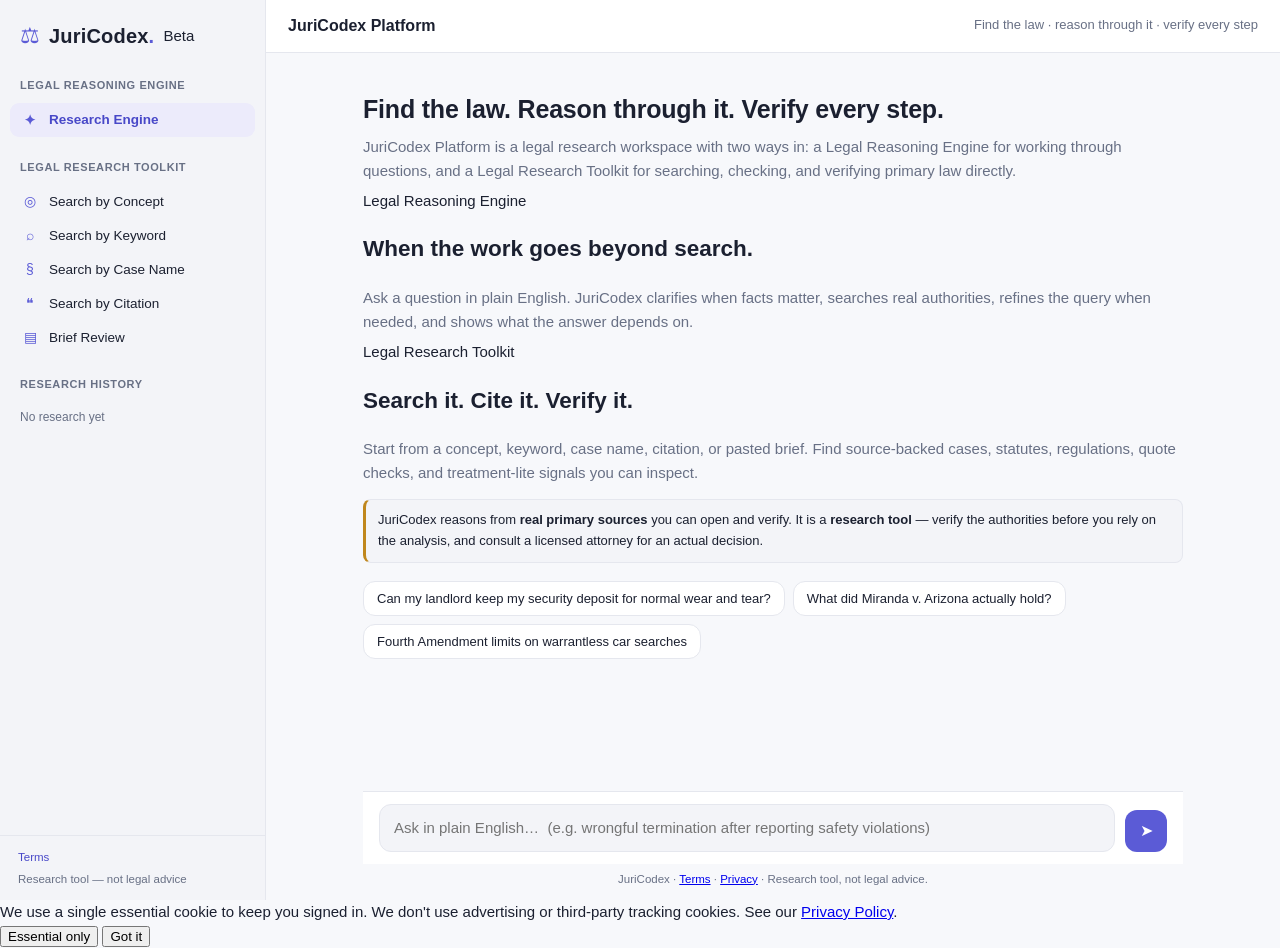
==== web/index.html @ 03e6a00c "ui: remove duplicate pricing modal legal links" ====
<!DOCTYPE html>
<html lang="en">
<head>
  <meta charset="UTF-8" />
  <meta name="viewport" content="width=device-width, initial-scale=1.0" />
  <title>JuriCodex — find the law, reason through it, verify every step</title>
  <meta name="description" content="Ask a legal question in plain English. JuriCodex reasons through it grounded in real US court opinions — with the authorities, citations, and links you can verify yourself." />
  <!-- Backend API base. Empty = same-origin: the backend (juricodex.online)
       serves this frontend and the /api/* routes from the same host, so all
       requests, cookies and the OAuth callback stay first-party. -->
  <meta name="leagle-api-base" content="" />
  <link rel="stylesheet" href="style.css?v=20260611g" />
</head>
<body>
  <div class="app">
    <!-- ── Sidebar ─────────────────────────────────────────────── -->
    <aside class="sidebar" id="sidebar">
      <div class="side-brand">
        <span class="logo">⚖</span><span class="name">JuriCodex<span class="brand-dot">.</span></span><span class="beta-badge">Beta</span>
      </div>

      <nav class="side-nav">
        <div class="nav-group">
          <div class="nav-group-title">Legal Reasoning Engine</div>
          <button class="nav-item active" data-action="new">
            <span class="nav-ico">✦</span><span>Research Engine</span>
          </button>
        </div>

        <div class="nav-group">
          <div class="nav-group-title">Legal Research Toolkit</div>
          <button class="nav-item" data-tool="concept"><span class="nav-ico">◎</span><span>Search by Concept</span></button>
          <button class="nav-item" data-tool="keyword"><span class="nav-ico">⌕</span><span>Search by Keyword</span></button>
          <button class="nav-item" data-tool="case"><span class="nav-ico">§</span><span>Search by Case Name</span></button>
          <button class="nav-item" data-tool="citation"><span class="nav-ico">❝</span><span>Search by Citation</span></button>
          <button class="nav-item" data-tool="brief"><span class="nav-ico">▤</span><span>Brief Review</span></button>
        </div>

        <div class="nav-group history-group">
          <div class="nav-group-title">Research History</div>
          <div class="history" id="history"></div>
        </div>
      </nav>

      <div class="side-account" id="account"><!-- rendered by app.js --></div>

      <div class="side-foot">
        <a href="/terms.html" target="_blank" rel="noopener">Terms</a>
        <span class="muted">Research tool — not legal advice</span>
      </div>
    </aside>

    <!-- ── Main ────────────────────────────────────────────────── -->
    <div class="main">
      <header class="topbar">
        <button class="hamburger" id="hamburger" aria-label="Menu">☰</button>
        <div class="topbar-title">JuriCodex Platform</div>
        <div class="topbar-tag">Find the law · reason through it · verify every step</div>
      </header>

      <main id="chat" class="chat">
        <div class="intro">
          <h1>Find the law. Reason through it. Verify every step.</h1>
          <p>
            JuriCodex Platform is a legal research workspace with two ways in:
            a Legal Reasoning Engine for working through questions, and a Legal Research
            Toolkit for searching, checking, and verifying primary law directly.
          </p>
          <div class="platform-split">
            <div class="platform-card">
              <div class="platform-kicker">Legal Reasoning Engine</div>
              <h2>When the work goes beyond search.</h2>
              <p>Ask a question in plain English. JuriCodex clarifies when facts matter,
                searches real authorities, refines the query when needed, and shows what
                the answer depends on.</p>
            </div>
            <div class="platform-card">
              <div class="platform-kicker">Legal Research Toolkit</div>
              <h2>Search it. Cite it. Verify it.</h2>
              <p>Start from a concept, keyword, case name, citation, or pasted brief.
                Find source-backed cases, statutes, regulations, quote checks, and
                treatment-lite signals you can inspect.</p>
            </div>
          </div>
          <p class="disclaimer">
            JuriCodex reasons from <strong>real primary sources</strong> you can open and
            verify. It is a <strong>research tool</strong> — verify the authorities before
            you rely on the analysis, and consult a licensed attorney for an actual decision.
          </p>
          <div class="examples">
            <button class="ex">Can my landlord keep my security deposit for normal wear and tear?</button>
            <button class="ex">What did Miranda v. Arizona actually hold?</button>
            <button class="ex">Fourth Amendment limits on warrantless car searches</button>
          </div>
        </div>
      </main>

      <form id="composer" class="composer" autocomplete="off">
        <textarea id="input" rows="1" placeholder="Ask in plain English…  (e.g. wrongful termination after reporting safety violations)"></textarea>
        <button id="send" type="submit" aria-label="Send">➤</button>
      </form>
      <div class="foot">JuriCodex · <a href="/terms.html" target="_blank" rel="noopener">Terms</a> · <a href="/privacy.html" target="_blank" rel="noopener">Privacy</a> · Research tool, not legal advice.</div>
    </div>
  </div>

  <!-- Sign-in gate: shown when a signed-out visitor tries to ask a question. -->
  <div class="login-overlay" id="loginModal" aria-hidden="true">
    <div class="login-card" role="dialog" aria-modal="true" aria-label="Sign in to ask">
      <button class="login-close" id="loginClose" aria-label="Close">✕</button>
      <div class="login-logo">⚖</div>
      <h2 class="login-title">Sign in to ask</h2>
      <p class="login-sub">JuriCodex grounds every answer in real court opinions. Sign in to research and keep your work across devices.</p>
      <div class="login-body"><!-- provider buttons injected by app.js --></div>
      <p class="login-fine">Free to use · We never post on your behalf.</p>
    </div>
  </div>

  <!-- Upgrade / pricing dialog: shown on the Upgrade button or a quota 402. -->
  <div class="login-overlay" id="upgradeModal" aria-hidden="true">
    <div class="login-card up-card" role="dialog" aria-modal="true" aria-label="Upgrade JuriCodex">
      <button class="login-close" id="upgradeClose" aria-label="Close">✕</button>
      <h2 class="login-title">Choose a Platform workspace plan</h2>
      <p class="login-sub">Source-backed research, verification, history, and export.</p>
      <div class="up-body"><!-- plan cards injected by app.js --></div>
    </div>
  </div>

  <!-- Cookie consent: shown until the visitor accepts or declines. -->
  <div class="cookie-banner" id="cookieBanner" role="dialog" aria-live="polite" aria-label="Cookie notice">
    <div class="cookie-text">
      We use a single essential cookie to keep you signed in. We don't use
      advertising or third-party tracking cookies. See our
      <a href="/privacy.html" target="_blank" rel="noopener">Privacy Policy</a>.
    </div>
    <div class="cookie-actions">
      <button type="button" class="cookie-decline" id="cookieDecline">Essential only</button>
      <button type="button" class="cookie-accept" id="cookieAccept">Got it</button>
    </div>
  </div>

  <script src="app.js?v=20260611i"></script>
</body>
</html>
---- web/style.css ----
:root {
  --bg: #f7f8fb;
  --sidebar: #f3f4f8;
  --panel: #ffffff;
  --panel-2: #f3f4f8;
  --ink: #1b2030;
  --muted: #687085;
  --accent: #5b5bd6;
  --accent-2: #4848c8;
  --accent-soft: #ecebfb;
  --line: #e5e7ee;
  --good: #1f9d63;
  --good-soft: #e6f5ee;
  --warn: #c0871d;
  --maxw: 820px;
  --sidew: 266px;
}

* { box-sizing: border-box; }

html, body {
  margin: 0;
  height: 100%;
  background: var(--bg);
  color: var(--ink);
  font: 15px/1.6 -apple-system, BlinkMacSystemFont, "Segoe UI", Roboto, "Helvetica Neue", Arial, sans-serif;
}

.app { display: flex; height: 100%; }

/* ── Sidebar ──────────────────────────────────────────────────── */
.sidebar {
  flex: 0 0 var(--sidew);
  width: var(--sidew);
  background: var(--sidebar);
  border-right: 1px solid var(--line);
  display: flex;
  flex-direction: column;
  overflow: hidden;
}
.side-brand {
  display: flex; align-items: center; gap: 9px;
  padding: 18px 20px 16px;
}
.side-brand .logo { font-size: 22px; color: var(--accent); }
.side-brand .name { font-weight: 800; font-size: 20px; letter-spacing: .2px; }
.side-brand .brand-dot { color: var(--accent); }

.side-nav { flex: 1; overflow-y: auto; padding: 4px 10px 10px; }
.nav-group { margin-bottom: 18px; }
.nav-group-title {
  font-size: 11px; font-weight: 700; letter-spacing: .6px;
  text-transform: uppercase; color: var(--muted);
  padding: 4px 10px; margin-bottom: 4px;
}
.nav-item {
  display: flex; align-items: center; gap: 10px; width: 100%;
  background: transparent; border: 1px solid transparent;
  color: var(--ink); text-align: left;
  padding: 8px 10px; border-radius: 9px;
  font-size: 13.5px; cursor: pointer;
}
.nav-item:hover { background: #fff; border-color: var(--line); }
.nav-item.active { background: var(--accent-soft); border-color: transparent; color: var(--accent-2); font-weight: 600; }
.nav-ico { width: 18px; text-align: center; color: var(--accent); font-size: 14px; }

.history { display: flex; flex-direction: column; gap: 2px; }
.hist-item {
  display: block; width: 100%; text-align: left;
  background: transparent; border: none; color: var(--ink);
  padding: 7px 10px; border-radius: 8px; cursor: pointer;
  font-size: 12.5px; line-height: 1.35;
  white-space: nowrap; overflow: hidden; text-overflow: ellipsis;
}
.hist-item:hover { background: #fff; }
.hist-item .ht-type { display: block; font-size: 10.5px; color: var(--muted); text-transform: uppercase; letter-spacing: .4px; }
.history:empty::after { content: "No research yet"; color: var(--muted); font-size: 12px; padding: 6px 10px; display: block; }

.side-foot {
  border-top: 1px solid var(--line);
  padding: 12px 18px;
  display: flex; flex-direction: column; gap: 3px;
  font-size: 11.5px;
}
.side-foot a { color: var(--accent-2); text-decoration: none; }
.side-foot a:hover { text-decoration: underline; }
.side-foot .muted { color: var(--muted); }

/* ── Main column ──────────────────────────────────────────────── */
.main { flex: 1; min-width: 0; display: flex; flex-direction: column; }

.topbar {
  display: flex; align-items: center; gap: 14px;
  padding: 13px 22px;
  border-bottom: 1px solid var(--line);
  background: var(--panel);
  position: sticky; top: 0; z-index: 5;
}
.hamburger { display: none; background: none; border: none; font-size: 20px; cursor: pointer; color: var(--ink); }
.topbar-title { font-weight: 700; font-size: 16px; }
.topbar-tag { color: var(--muted); font-size: 13px; margin-left: auto; }

.chat { flex: 1; overflow-y: auto; padding: 26px 18px 8px; }
.chat > * { max-width: var(--maxw); margin-left: auto; margin-right: auto; }

.intro h1 { font-size: 25px; margin: 10px 0 6px; letter-spacing: -.2px; }
.intro p { color: var(--muted); margin: 6px 0; }
.intro .disclaimer {
  font-size: 13px; color: var(--ink);
  background: var(--panel-2);
  border: 1px solid var(--line);
  border-left: 3px solid var(--warn);
  padding: 10px 12px; border-radius: 8px; margin-top: 14px;
}
.examples { display: flex; flex-wrap: wrap; gap: 8px; margin-top: 18px; }
.ex {
  background: var(--panel); border: 1px solid var(--line); color: var(--ink);
  padding: 9px 13px; border-radius: 12px; font-size: 13px; cursor: pointer; text-align: left;
}
.ex:hover { border-color: var(--accent); background: var(--accent-soft); }

/* ── A research turn ──────────────────────────────────────────── */
.turn { margin: 20px auto; }
.qcard {
  display: flex; align-items: flex-start; gap: 10px;
  background: var(--panel); border: 1px solid var(--line);
  border-radius: 12px; padding: 12px 15px; margin-bottom: 14px;
}
.qcard .ql { font-size: 11px; font-weight: 700; letter-spacing: .5px; text-transform: uppercase; color: var(--accent-2); flex: 0 0 auto; padding-top: 2px; }
.qcard .qt { white-space: pre-wrap; }

/* Stepper */
.stepper { display: flex; align-items: center; gap: 0; margin: 4px 2px 14px; }
.step { display: flex; align-items: center; gap: 8px; color: var(--muted); }
.step .dot {
  width: 22px; height: 22px; border-radius: 50%;
  border: 2px solid var(--line); background: var(--panel);
  display: flex; align-items: center; justify-content: center;
  font-size: 11px; font-weight: 700; color: var(--muted); flex: 0 0 auto;
}
.step .lbl { font-size: 12.5px; font-weight: 600; white-space: nowrap; }
.step-sep { flex: 1; height: 2px; background: var(--line); margin: 0 8px; min-width: 14px; }
.step.active .dot { border-color: var(--accent); color: #fff; background: var(--accent); }
.step.active .lbl { color: var(--accent-2); }
.step.done .dot { border-color: var(--good); background: var(--good); color: #fff; }
.step.done .lbl { color: var(--ink); }
.step.done .dot::after { content: "✓"; }
.step.done .dot .n { display: none; }

.status {
  color: var(--muted); font-size: 13px;
  display: flex; align-items: center; gap: 8px; margin-bottom: 10px;
}
.spinner {
  width: 12px; height: 12px;
  border: 2px solid var(--line); border-top-color: var(--accent);
  border-radius: 50%; animation: spin .7s linear infinite; flex: 0 0 auto;
}
@keyframes spin { to { transform: rotate(360deg); } }

/* Table of Authorities */
.authorities { margin: 4px 0 14px; }
.auth-head {
  display: flex; align-items: baseline; gap: 8px;
  font-size: 12px; font-weight: 700; letter-spacing: .5px;
  text-transform: uppercase; color: var(--muted); margin-bottom: 8px;
}
.auth-head .cnt { color: var(--accent-2); }
.cases { display: flex; flex-direction: column; gap: 10px; }
.case {
  background: var(--panel); border: 1px solid var(--line);
  border-radius: 11px; padding: 12px 14px;
}
.case .row1 { display: flex; align-items: center; gap: 8px; flex-wrap: wrap; }
.case .num {
  flex: 0 0 auto; font-weight: 700; color: var(--accent-2);
  background: var(--accent-soft); border-radius: 6px; padding: 1px 8px; font-size: 12.5px;
}
.case .title { font-weight: 600; }
.case .verified {
  margin-left: auto; flex: 0 0 auto;
  font-size: 11px; font-weight: 700; color: var(--good);
  background: var(--good-soft); border-radius: 20px; padding: 2px 9px;
}
.case .verified::before { content: "✓ "; }
.case .meta { color: var(--muted); font-size: 12.5px; margin: 5px 0 0; }
.case .cites { color: var(--good); font-size: 12px; font-family: ui-monospace, monospace; margin-top: 3px; }
.case .snip { color: var(--muted); font-size: 13px; margin-top: 7px; }
.case a.open { display: inline-block; margin-top: 9px; color: var(--accent-2); text-decoration: none; font-size: 13px; font-weight: 600; }
.case a.open:hover { text-decoration: underline; }

.answer {
  background: var(--panel); border: 1px solid var(--line);
  border-radius: 12px; padding: 15px 17px; white-space: pre-wrap;
}
.answer .cite-ref { color: var(--accent-2); font-weight: 600; cursor: pointer; }
.answer.clarify { border-left: 3px solid var(--accent); background: var(--accent-soft); }
.answer.note { color: var(--muted); font-size: 13px; }

/* Final answer rendered from Markdown (streaming uses plain pre-wrap above). */
.answer.rendered { white-space: normal; }
.answer.rendered > :first-child { margin-top: 0; }
.answer.rendered > :last-child { margin-bottom: 0; }
.answer.rendered p { margin: 0 0 10px; }
.answer.rendered ul, .answer.rendered ol { margin: 0 0 10px; padding-left: 22px; }
.answer.rendered li { margin: 3px 0; }
.answer.rendered h3, .answer.rendered h4 { font-size: 14.5px; font-weight: 700; margin: 13px 0 6px; }
.answer.rendered strong { font-weight: 700; }
.answer.rendered em { font-style: italic; }
.answer.rendered code {
  background: var(--panel-2); border: 1px solid var(--line); border-radius: 4px;
  padding: 0 4px; font-size: 12.5px; font-family: ui-monospace, monospace;
}

/* Copy-answer action */
.answer-actions { display: flex; justify-content: flex-end; margin-top: 8px; }
.copy-btn {
  background: var(--panel); border: 1px solid var(--line); color: var(--muted);
  border-radius: 8px; padding: 5px 12px; font-size: 12px; cursor: pointer;
}
.copy-btn:hover { border-color: var(--accent); color: var(--accent-2); }
.copy-btn.copied { color: var(--good); border-color: var(--good); }

/* ── Composer ─────────────────────────────────────────────────── */
.composer {
  display: flex; gap: 10px; align-items: flex-end;
  padding: 12px 16px; border-top: 1px solid var(--line);
  background: var(--panel); max-width: var(--maxw); margin: 0 auto; width: 100%;
}
#input {
  flex: 1; resize: none;
  background: var(--panel-2); border: 1px solid var(--line); color: var(--ink);
  border-radius: 12px; padding: 11px 14px; font: inherit; max-height: 160px;
}
#input:focus { outline: none; border-color: var(--accent); background: #fff; }
#send {
  flex: 0 0 auto; width: 42px; height: 42px; border: none; border-radius: 12px;
  background: var(--accent); color: #fff; font-size: 16px; cursor: pointer;
}
#send:hover { background: var(--accent-2); }
#send:disabled { opacity: .5; cursor: default; }

/* Cytator (treatment) badge — good-law signal on a case card. */
.treatment { margin-top: 6px; }
.cytator {
  display: inline-block; font-size: 11.5px; font-weight: 600;
  padding: 2px 9px; border-radius: 20px; cursor: help;
  border: 1px solid var(--line);
}
.cyt-landmark { color: #0f7a3d; background: #e6f5ee; border-color: #bce4cf; }
.cyt-frequently-cited { color: var(--accent-2); background: var(--accent-soft); border-color: transparent; }
.cyt-cited { color: #5b6675; background: var(--panel-2); }
.cyt-rarely-cited { color: #8a93a3; background: var(--panel-2); }

/* Federal regulation (CFR) cards — reuse case styling, distinct accent. */
.statutes { margin: 4px 0 14px; }
.statlist { display: flex; flex-direction: column; gap: 10px; }
.statute {
  background: var(--panel); border: 1px solid var(--line);
  border-left: 3px solid var(--accent); border-radius: 11px; padding: 12px 14px;
}
.statute .row1 { display: flex; align-items: center; gap: 8px; flex-wrap: wrap; }
.statute .rnum {
  flex: 0 0 auto; font-weight: 700; color: var(--accent-2);
  background: var(--accent-soft); border-radius: 6px; padding: 1px 8px; font-size: 12.5px;
}
.statute .title { font-weight: 600; font-family: ui-monospace, monospace; font-size: 13.5px; }
.statute .meta { color: var(--muted); font-size: 12.5px; margin: 5px 0 0; }
.statute .snip { color: var(--muted); font-size: 13px; margin-top: 7px; }
.statute a.open { display: inline-block; margin-top: 9px; color: var(--accent-2); text-decoration: none; font-size: 13px; font-weight: 600; }
.statute a.open:hover { text-decoration: underline; }

.foot { text-align: center; color: var(--muted); font-size: 11.5px; padding: 6px 0 12px; }

/* ── Quote verification (per case) + Export ───────────────────── */
.answer-actions { display: flex; gap: 8px; }
.export-btn {
  background: var(--panel); border: 1px solid var(--line); color: var(--ink);
  padding: 5px 11px; border-radius: 8px; font-size: 12.5px; font-weight: 600; cursor: pointer;
}
.export-btn:hover { border-color: var(--accent); color: var(--accent-2); }
.verify { margin-top: 9px; }
.verify-toggle {
  background: none; border: none; color: var(--accent-2); cursor: pointer;
  font-size: 12.5px; font-weight: 600; padding: 0;
}
.verify-toggle:hover { text-decoration: underline; }
.verify-box { margin-top: 8px; display: flex; flex-direction: column; gap: 6px; }
.verify-q {
  width: 100%; resize: vertical; border: 1px solid var(--line); border-radius: 8px;
  padding: 7px 9px; font: inherit; font-size: 13px; background: var(--panel); color: var(--ink);
}
.verify-run {
  align-self: flex-start; background: var(--accent); border: 1px solid var(--accent);
  color: #fff; padding: 5px 13px; border-radius: 8px; font-size: 12.5px; font-weight: 600; cursor: pointer;
}
.verify-run:hover { background: var(--accent-2); }
.verify-run:disabled { opacity: .6; cursor: default; }
.verify-result { font-size: 12.5px; line-height: 1.5; }
.verify-result.vr-ok { color: var(--good); }
.verify-result.vr-miss { color: #c0392b; }
.verify-result.vr-warn { color: var(--warn); }
.vr-ctx {
  margin-top: 5px; padding: 7px 9px; background: var(--good-soft); border-radius: 7px;
  color: var(--ink); font-size: 12.5px; font-style: italic;
}

/* ── Account block (sidebar) ──────────────────────────────────── */
.side-account { padding: 8px 12px; border-top: 1px solid var(--line); }
.side-account:empty { display: none; }
.acc-signin-wrap { display: flex; flex-direction: column; gap: 7px; }
.acc-hint { font-size: 11.5px; color: var(--muted); line-height: 1.4; margin-bottom: 2px; }
.acc-signin {
  display: flex; align-items: center; gap: 8px; width: 100%;
  background: var(--panel); border: 1px solid var(--line); color: var(--ink);
  padding: 8px 11px; border-radius: 9px; font-size: 13px; font-weight: 600; cursor: pointer;
}
.acc-signin:hover { border-color: var(--accent); background: var(--accent-soft); color: var(--accent-2); }
.acc-ico { font-size: 14px; }

/* ── Sign-in gate modal ─────────────────────────────── */
.login-overlay {
  position: fixed; inset: 0; z-index: 50;
  display: none; align-items: center; justify-content: center;
  background: rgba(20, 22, 34, 0.45); backdrop-filter: blur(3px);
  padding: 20px;
}
.login-overlay.open { display: flex; }
.login-card {
  position: relative; width: 100%; max-width: 380px;
  background: var(--panel); border: 1px solid var(--line); border-radius: 16px;
  padding: 30px 26px 22px; text-align: center;
  box-shadow: 0 18px 50px rgba(20, 22, 34, 0.25);
}
.login-close {
  position: absolute; top: 12px; right: 12px;
  width: 30px; height: 30px; border: none; border-radius: 8px;
  background: transparent; color: var(--muted); font-size: 15px; cursor: pointer;
}
.login-close:hover { background: var(--panel-2); color: var(--ink); }
.login-logo {
  width: 46px; height: 46px; margin: 0 auto 12px;
  display: flex; align-items: center; justify-content: center;
  font-size: 24px; border-radius: 12px;
  background: var(--accent-soft); color: var(--accent-2);
}
.login-title { margin: 0 0 6px; font-size: 19px; font-weight: 700; color: var(--ink); }
.login-sub { margin: 0 0 18px; font-size: 13px; line-height: 1.5; color: var(--muted); }
.login-body { display: flex; flex-direction: column; gap: 9px; }
.login-provider {
  display: flex; align-items: center; justify-content: center; gap: 9px; width: 100%;
  background: var(--accent); border: 1px solid var(--accent); color: #fff;
  padding: 11px 14px; border-radius: 10px; font-size: 14px; font-weight: 600; cursor: pointer;
}
.login-provider:hover { background: var(--accent-2); border-color: var(--accent-2); }
.login-hint { font-size: 13px; color: var(--muted); padding: 8px 0; }
.login-fine { margin: 16px 0 0; font-size: 11px; color: var(--muted); }

/* Account upgrade button + upgrade modal */
.acc-upgrade {
  margin-top: 8px; width: 100%;
  background: var(--accent); border: 1px solid var(--accent); color: #fff;
  padding: 8px 11px; border-radius: 9px; font-size: 12.5px; font-weight: 700; cursor: pointer;
}
.acc-upgrade:hover { background: var(--accent-2); }
.up-card { max-width: 420px; }
.up-body { display: flex; flex-direction: column; gap: 10px; text-align: left; }
.up-quota { margin: 0 0 4px; font-size: 12.5px; color: var(--warn); text-align: center; }
.up-plan {
  display: grid; grid-template-columns: auto auto; gap: 2px 10px; width: 100%;
  background: var(--panel); border: 1px solid var(--line); border-radius: 11px;
  padding: 12px 14px; cursor: pointer; text-align: left;
}
.up-plan:hover { border-color: var(--accent); background: var(--accent-soft); }
.up-plan-name { font-size: 14px; font-weight: 700; color: var(--ink); }
.up-plan-price { font-size: 14px; font-weight: 700; color: var(--accent-2); text-align: right; }
.up-plan-pitch { grid-column: 1 / -1; font-size: 12px; color: var(--muted); line-height: 1.4; }
.acc-user { display: flex; align-items: center; gap: 9px; }
.acc-avatar {
  width: 30px; height: 30px; border-radius: 50%; flex: 0 0 auto;
  object-fit: cover; background: var(--accent-soft);
}
.acc-initial {
  display: flex; align-items: center; justify-content: center;
  color: var(--accent-2); font-weight: 700; font-size: 14px;
}
.acc-meta { flex: 1; min-width: 0; }
.acc-name { font-size: 13px; font-weight: 600; white-space: nowrap; overflow: hidden; text-overflow: ellipsis; }
.acc-plan { font-size: 11px; color: var(--muted); text-transform: capitalize; }
.acc-logout {
  flex: 0 0 auto; background: transparent; border: 1px solid var(--line);
  color: var(--muted); border-radius: 8px; width: 28px; height: 28px;
  font-size: 14px; cursor: pointer;
}
.acc-logout:hover { border-color: var(--warn); color: var(--warn); }

/* ── Responsive: off-canvas sidebar ───────────────────────────── */
@media (max-width: 860px) {
  .sidebar {
    position: fixed; top: 0; left: 0; bottom: 0; z-index: 30;
    transform: translateX(-100%); transition: transform .22s ease;
    box-shadow: 0 0 40px rgba(0,0,0,.18);
  }
  .app.nav-open .sidebar { transform: translateX(0); }
  .hamburger { display: block; }
  .app.nav-open::after {
    content: ""; position: fixed; inset: 0; background: rgba(0,0,0,.35); z-index: 20;
  }
}
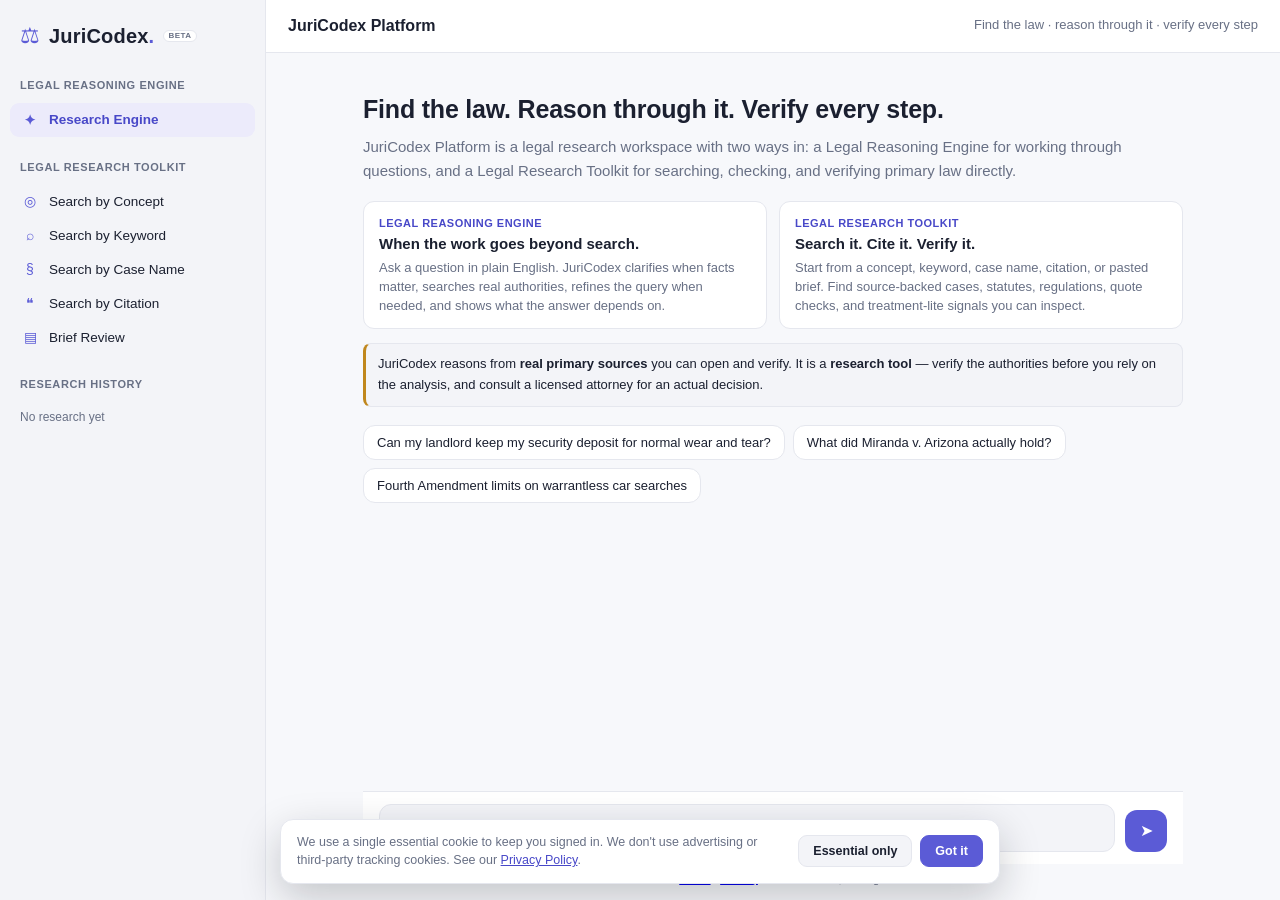
==== commit 821a611f: "ui: remove sidebar legal footer" ====
--- a/web/index.html
+++ b/web/index.html
@@ -9,7 +9,7 @@
        serves this frontend and the /api/* routes from the same host, so all
        requests, cookies and the OAuth callback stay first-party. -->
   <meta name="leagle-api-base" content="" />
-  <link rel="stylesheet" href="style.css?v=20260611g" />
+  <link rel="stylesheet" href="style.css?v=20260611h" />
 </head>
 <body>
   <div class="app">
@@ -44,10 +44,6 @@
 
       <div class="side-account" id="account"><!-- rendered by app.js --></div>
 
-      <div class="side-foot">
-        <a href="/terms.html" target="_blank" rel="noopener">Terms</a>
-        <span class="muted">Research tool — not legal advice</span>
-      </div>
     </aside>
 
     <!-- ── Main ────────────────────────────────────────────────── -->
--- a/web/style.css
+++ b/web/style.css
@@ -45,6 +45,12 @@
 .side-brand .logo { font-size: 22px; color: var(--accent); }
 .side-brand .name { font-weight: 800; font-size: 20px; letter-spacing: .2px; }
 .side-brand .brand-dot { color: var(--accent); }
+.beta-badge {
+  display: inline-flex; align-items: center; justify-content: center;
+  padding: 1px 4px; border: 1px solid var(--line); border-radius: 6px;
+  background: var(--panel); color: var(--muted);
+  font-size: 8px; font-weight: 700; line-height: 1; letter-spacing: .5px; text-transform: uppercase;
+}
 
 .side-nav { flex: 1; overflow-y: auto; padding: 4px 10px 10px; }
 .nav-group { margin-bottom: 18px; }
@@ -76,16 +82,6 @@
 .hist-item .ht-type { display: block; font-size: 10.5px; color: var(--muted); text-transform: uppercase; letter-spacing: .4px; }
 .history:empty::after { content: "No research yet"; color: var(--muted); font-size: 12px; padding: 6px 10px; display: block; }
 
-.side-foot {
-  border-top: 1px solid var(--line);
-  padding: 12px 18px;
-  display: flex; flex-direction: column; gap: 3px;
-  font-size: 11.5px;
-}
-.side-foot a { color: var(--accent-2); text-decoration: none; }
-.side-foot a:hover { text-decoration: underline; }
-.side-foot .muted { color: var(--muted); }
-
 /* ── Main column ──────────────────────────────────────────────── */
 .main { flex: 1; min-width: 0; display: flex; flex-direction: column; }
 
@@ -105,6 +101,17 @@
 
 .intro h1 { font-size: 25px; margin: 10px 0 6px; letter-spacing: -.2px; }
 .intro p { color: var(--muted); margin: 6px 0; }
+.platform-split { display: grid; grid-template-columns: repeat(2, minmax(0, 1fr)); gap: 12px; margin: 18px 0 4px; }
+.platform-card {
+  background: var(--panel); border: 1px solid var(--line); border-radius: 11px;
+  padding: 13px 15px;
+}
+.platform-card h2 { margin: 3px 0 5px; font-size: 15px; line-height: 1.25; }
+.platform-card p { margin: 0; font-size: 13px; line-height: 1.45; }
+.platform-kicker {
+  color: var(--accent-2); font-size: 11px; font-weight: 800;
+  letter-spacing: .5px; text-transform: uppercase;
+}
 .intro .disclaimer {
   font-size: 13px; color: var(--ink);
   background: var(--panel-2);
@@ -188,6 +195,30 @@
 .case .snip { color: var(--muted); font-size: 13px; margin-top: 7px; }
 .case a.open { display: inline-block; margin-top: 9px; color: var(--accent-2); text-decoration: none; font-size: 13px; font-weight: 600; }
 .case a.open:hover { text-decoration: underline; }
+.details-toggle {
+  display: inline-block; margin: 9px 0 0 10px; background: transparent;
+  border: 1px solid var(--line); color: var(--ink); border-radius: 8px;
+  padding: 4px 10px; font-size: 12.5px; font-weight: 600; cursor: pointer;
+}
+.details-toggle:hover { border-color: var(--accent); color: var(--accent-2); background: var(--accent-soft); }
+.case-details {
+  margin-top: 9px; padding: 10px 11px; border: 1px solid var(--line);
+  border-radius: 9px; background: var(--panel-2); font-size: 12.5px; color: var(--ink);
+}
+.case-details.loading, .case-details.vr-warn { color: var(--muted); }
+.detail-grid { display: grid; grid-template-columns: repeat(2, minmax(0, 1fr)); gap: 7px 12px; }
+.detail-grid div { display: flex; flex-direction: column; gap: 1px; min-width: 0; }
+.detail-grid b, .detail-cites b, .opinion-inventory b { font-size: 10.5px; color: var(--muted); text-transform: uppercase; letter-spacing: .4px; }
+.detail-grid span { overflow-wrap: anywhere; }
+.detail-cites { margin-top: 8px; color: var(--good); font-family: ui-monospace, monospace; }
+.opinion-inventory { margin-top: 9px; }
+.opinion-inventory ul { margin: 5px 0 0; padding-left: 18px; }
+.opinion-inventory li { margin: 3px 0; }
+.opinion-inventory a { margin-left: 7px; color: var(--accent-2); text-decoration: none; font-weight: 600; }
+.opinion-inventory a:hover { text-decoration: underline; }
+.op-type, .op-author, .op-text { margin-right: 6px; }
+.op-text { color: var(--good); font-weight: 700; font-size: 11px; }
+.detail-empty { color: var(--muted); }
 
 .answer {
   background: var(--panel); border: 1px solid var(--line);
@@ -270,6 +301,22 @@
 .statute a.open { display: inline-block; margin-top: 9px; color: var(--accent-2); text-decoration: none; font-size: 13px; font-weight: 600; }
 .statute a.open:hover { text-decoration: underline; }
 
+/* Brief Review */
+.brief-review { margin: 4px 0 14px; }
+.brief-table-wrap { overflow-x: auto; border: 1px solid var(--line); border-radius: 11px; background: var(--panel); }
+.brief-table { width: 100%; border-collapse: collapse; font-size: 12.5px; min-width: 720px; }
+.brief-table th, .brief-table td { text-align: left; vertical-align: top; padding: 9px 10px; border-bottom: 1px solid var(--line); }
+.brief-table th { color: var(--muted); font-size: 10.5px; text-transform: uppercase; letter-spacing: .5px; background: var(--panel-2); }
+.brief-table tr:last-child td { border-bottom: none; }
+.br-num { color: var(--accent-2); font-weight: 800; }
+.br-ref, .br-case { font-weight: 700; color: var(--ink); }
+.br-kind, .br-meta { color: var(--muted); font-size: 11.5px; }
+.br-cites { color: var(--good); font-size: 11.5px; font-family: ui-monospace, monospace; margin-top: 2px; }
+.br-miss { color: var(--warn); font-weight: 700; }
+.br-ok { color: var(--good); font-weight: 700; }
+.br-warn { color: var(--warn); font-weight: 700; }
+.br-quote { margin-top: 4px; color: var(--muted); font-weight: 400; line-height: 1.35; }
+
 .foot { text-align: center; color: var(--muted); font-size: 11.5px; padding: 6px 0 12px; }
 
 /* ── Quote verification (per case) + Export ───────────────────── */
@@ -355,6 +402,8 @@
 .login-provider:hover { background: var(--accent-2); border-color: var(--accent-2); }
 .login-hint { font-size: 13px; color: var(--muted); padding: 8px 0; }
 .login-fine { margin: 16px 0 0; font-size: 11px; color: var(--muted); }
+.login-fine a { color: var(--accent-2); text-decoration: none; }
+.login-fine a:hover { text-decoration: underline; }
 
 /* Account upgrade button + upgrade modal */
 .acc-upgrade {
@@ -363,18 +412,52 @@
   padding: 8px 11px; border-radius: 9px; font-size: 12.5px; font-weight: 700; cursor: pointer;
 }
 .acc-upgrade:hover { background: var(--accent-2); }
-.up-card { max-width: 420px; }
+.acc-manage {
+  margin-top: 8px; width: 100%;
+  background: var(--panel); border: 1px solid var(--line); color: var(--ink);
+  padding: 8px 11px; border-radius: 9px; font-size: 12.5px; font-weight: 700; cursor: pointer;
+}
+.acc-manage:hover { border-color: var(--accent); color: var(--accent-2); background: var(--accent-soft); }
+.acc-email-warn {
+  margin-top: 8px; padding: 7px 9px; border: 1px solid var(--warn); border-radius: 9px;
+  color: var(--warn); background: var(--warn-soft, #fff6e6); font-size: 11.5px; line-height: 1.35;
+}
+.up-card { max-width: 430px; padding: 26px 26px 22px; }
 .up-body { display: flex; flex-direction: column; gap: 10px; text-align: left; }
 .up-quota { margin: 0 0 4px; font-size: 12.5px; color: var(--warn); text-align: center; }
+.billing-cycle {
+  display: grid; grid-template-columns: 1fr 1fr; gap: 4px;
+  background: var(--panel-2); border: 1px solid var(--line); border-radius: 10px;
+  padding: 4px; margin: 0 0 2px;
+}
+.cycle-btn {
+  border: 0; background: transparent; color: var(--muted); border-radius: 7px;
+  padding: 7px 10px; font-size: 12.5px; font-weight: 700; cursor: pointer;
+  display: inline-flex; align-items: center; justify-content: center; gap: 7px;
+}
+.cycle-btn.active { background: var(--panel); color: var(--ink); box-shadow: 0 1px 4px rgba(20,22,34,.08); }
+.cycle-save {
+  color: var(--good); background: var(--good-soft); border: 1px solid #bce4cf;
+  border-radius: 999px; padding: 1px 8px; font-size: 10px; line-height: 1.35;
+  white-space: nowrap; font-weight: 800;
+}
 .up-plan {
-  display: grid; grid-template-columns: auto auto; gap: 2px 10px; width: 100%;
+  display: grid; grid-template-columns: 1fr auto; gap: 2px 12px; width: 100%;
   background: var(--panel); border: 1px solid var(--line); border-radius: 11px;
-  padding: 12px 14px; cursor: pointer; text-align: left;
+  padding: 13px 14px; cursor: pointer; text-align: left;
 }
 .up-plan:hover { border-color: var(--accent); background: var(--accent-soft); }
+.up-featured { border-color: rgba(91,91,214,.35); box-shadow: inset 3px 0 0 var(--accent); }
 .up-plan-name { font-size: 14px; font-weight: 700; color: var(--ink); }
 .up-plan-price { font-size: 14px; font-weight: 700; color: var(--accent-2); text-align: right; }
-.up-plan-pitch { grid-column: 1 / -1; font-size: 12px; color: var(--muted); line-height: 1.4; }
+.up-plan-cycle { grid-column: 1 / -1; font-size: 10.5px; color: var(--muted); text-transform: uppercase; letter-spacing: .5px; font-weight: 700; }
+.up-plan-pitch { grid-column: 1 / -1; font-size: 12px; color: var(--muted); line-height: 1.38; }
+.up-note {
+  margin-top: 2px; padding: 9px 10px; border-radius: 9px;
+  color: var(--muted); font-size: 11.5px; line-height: 1.45; text-align: center;
+}
+.up-note a { color: var(--accent-2); font-weight: 700; text-decoration: none; }
+.up-note a:hover { text-decoration: underline; }
 .acc-user { display: flex; align-items: center; gap: 9px; }
 .acc-avatar {
   width: 30px; height: 30px; border-radius: 50%; flex: 0 0 auto;
@@ -389,8 +472,8 @@
 .acc-plan { font-size: 11px; color: var(--muted); text-transform: capitalize; }
 .acc-logout {
   flex: 0 0 auto; background: transparent; border: 1px solid var(--line);
-  color: var(--muted); border-radius: 8px; width: 28px; height: 28px;
-  font-size: 14px; cursor: pointer;
+  color: var(--muted); border-radius: 8px; padding: 5px 8px;
+  font-size: 11.5px; font-weight: 700; cursor: pointer;
 }
 .acc-logout:hover { border-color: var(--warn); color: var(--warn); }
 
@@ -407,3 +490,57 @@
     content: ""; position: fixed; inset: 0; background: rgba(0,0,0,.35); z-index: 20;
   }
 }
+
+/* Tablet / small-phone refinement: tighten the chat column so cards, the
+   composer and the legal pages don't crowd the edges or overflow. */
+@media (max-width: 600px) {
+  .chat, .composer-wrap, .intro { padding-left: 12px; padding-right: 12px; }
+  .platform-split { grid-template-columns: 1fr; }
+  .case, .statute { padding: 11px 12px; }
+  .detail-grid { grid-template-columns: 1fr; }
+  .toast { max-width: calc(100vw - 24px); }
+  .cookie-banner { left: 10px; right: 10px; bottom: 10px; flex-direction: column; align-items: stretch; }
+  .cookie-banner .cookie-actions { justify-content: stretch; }
+  .cookie-banner .cookie-actions button { flex: 1; }
+}
+
+/* ── Transient toast ──────────────────────────────────────────── */
+.toast-host {
+  position: fixed; top: 14px; left: 50%; transform: translateX(-50%);
+  z-index: 60; display: flex; flex-direction: column; gap: 8px; align-items: center;
+  pointer-events: none;
+}
+.toast {
+  max-width: 360px; background: var(--ink); color: #fff;
+  padding: 10px 15px; border-radius: 10px; font-size: 13px; line-height: 1.4;
+  box-shadow: 0 10px 30px rgba(20,22,34,.28);
+  opacity: 0; transform: translateY(-6px); transition: opacity .25s ease, transform .25s ease;
+}
+.toast.show { opacity: 1; transform: translateY(0); }
+
+/* ── Non-fatal answer warning (e.g. citation-integrity check) ──── */
+.answer-warn {
+  margin: 4px 0 8px; padding: 8px 11px;
+  background: var(--warn-soft, #fff6e6); border: 1px solid var(--warn, #b9770e);
+  border-radius: 9px; color: var(--warn, #8a5a06); font-size: 12.5px; line-height: 1.45;
+}
+
+/* ── Cookie consent banner ────────────────────────────────────── */
+.cookie-banner {
+  position: fixed; left: 16px; right: 16px; bottom: 16px; z-index: 55;
+  display: none; align-items: center; gap: 14px; flex-wrap: wrap;
+  max-width: 720px; margin: 0 auto;
+  background: var(--panel); border: 1px solid var(--line); border-radius: 13px;
+  padding: 13px 16px; box-shadow: 0 14px 40px rgba(20,22,34,.22);
+}
+.cookie-banner.open { display: flex; }
+.cookie-text { flex: 1; min-width: 220px; font-size: 12.5px; line-height: 1.5; color: var(--muted); }
+.cookie-text a { color: var(--accent-2); }
+.cookie-actions { display: flex; gap: 8px; }
+.cookie-actions button {
+  border-radius: 9px; padding: 8px 14px; font-size: 12.5px; font-weight: 600; cursor: pointer;
+  border: 1px solid var(--line); background: var(--panel-2); color: var(--ink);
+}
+.cookie-actions .cookie-accept { background: var(--accent); border-color: var(--accent); color: #fff; }
+.cookie-actions .cookie-accept:hover { background: var(--accent-2); border-color: var(--accent-2); }
+.cookie-actions .cookie-decline:hover { border-color: var(--muted); }
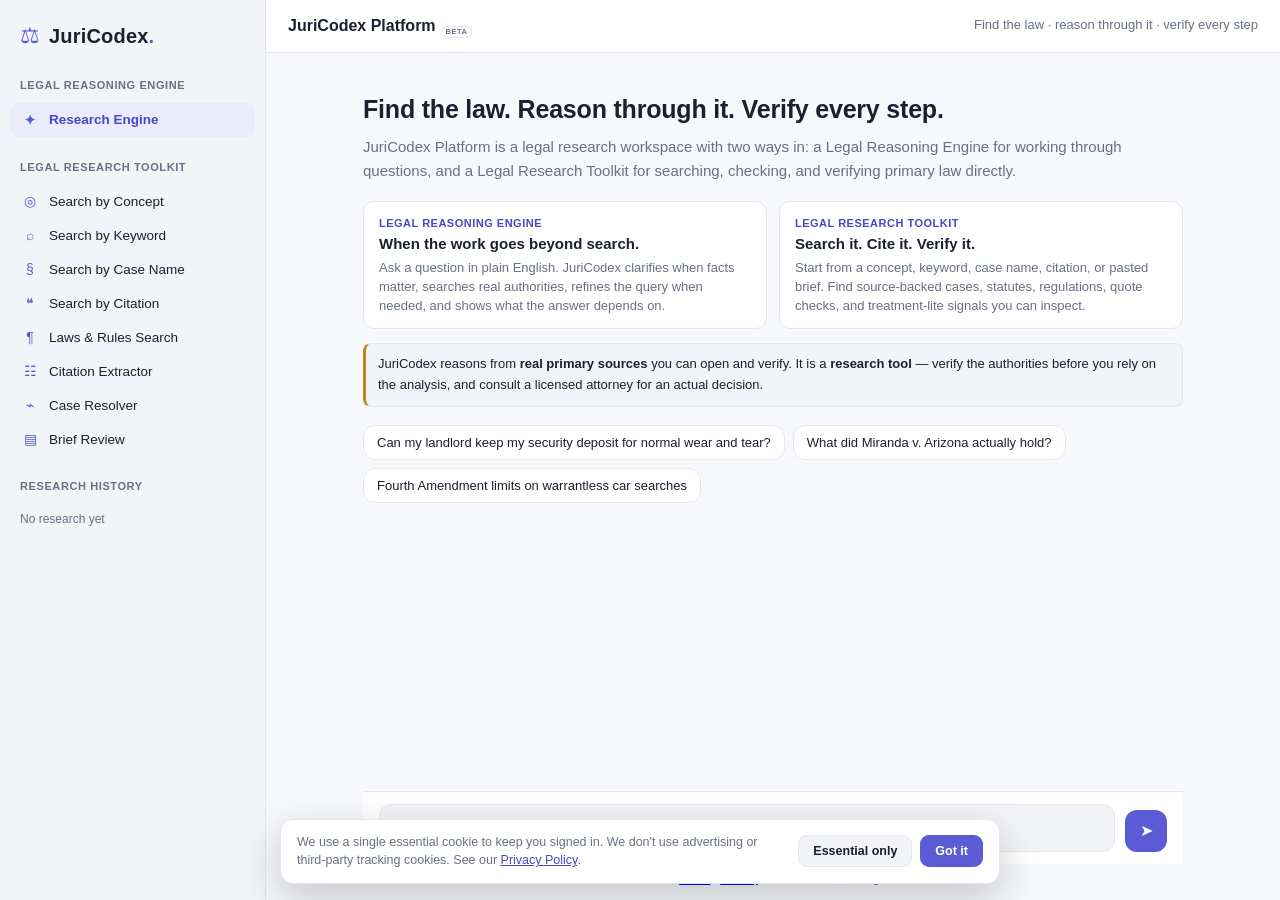
==== commit 05e5487d: "feat: expand review toolkit and deep research workflow" ====
--- a/web/index.html
+++ b/web/index.html
@@ -9,14 +9,14 @@
        serves this frontend and the /api/* routes from the same host, so all
        requests, cookies and the OAuth callback stay first-party. -->
   <meta name="leagle-api-base" content="" />
-  <link rel="stylesheet" href="style.css?v=20260611h" />
+  <link rel="stylesheet" href="style.css?v=20260611k" />
 </head>
 <body>
   <div class="app">
     <!-- ── Sidebar ─────────────────────────────────────────────── -->
     <aside class="sidebar" id="sidebar">
       <div class="side-brand">
-        <span class="logo">⚖</span><span class="name">JuriCodex<span class="brand-dot">.</span></span><span class="beta-badge">Beta</span>
+        <span class="logo">⚖</span><span class="name">JuriCodex<span class="brand-dot">.</span></span>
       </div>
 
       <nav class="side-nav">
@@ -33,6 +33,9 @@
           <button class="nav-item" data-tool="keyword"><span class="nav-ico">⌕</span><span>Search by Keyword</span></button>
           <button class="nav-item" data-tool="case"><span class="nav-ico">§</span><span>Search by Case Name</span></button>
           <button class="nav-item" data-tool="citation"><span class="nav-ico">❝</span><span>Search by Citation</span></button>
+          <button class="nav-item" data-tool="laws"><span class="nav-ico">¶</span><span>Laws &amp; Rules Search</span></button>
+          <button class="nav-item" data-tool="extractor"><span class="nav-ico">☷</span><span>Citation Extractor</span></button>
+          <button class="nav-item" data-tool="resolver"><span class="nav-ico">⌁</span><span>Case Resolver</span></button>
           <button class="nav-item" data-tool="brief"><span class="nav-ico">▤</span><span>Brief Review</span></button>
         </div>
 
@@ -50,7 +53,7 @@
     <div class="main">
       <header class="topbar">
         <button class="hamburger" id="hamburger" aria-label="Menu">☰</button>
-        <div class="topbar-title">JuriCodex Platform</div>
+        <div class="topbar-title">JuriCodex Platform<span class="beta-badge">Beta</span></div>
         <div class="topbar-tag">Find the law · reason through it · verify every step</div>
       </header>
 
@@ -134,6 +137,6 @@
     </div>
   </div>
 
-  <script src="app.js?v=20260611i"></script>
+  <script src="app.js?v=20260611k"></script>
 </body>
 </html>
--- a/web/style.css
+++ b/web/style.css
@@ -46,10 +46,11 @@
 .side-brand .name { font-weight: 800; font-size: 20px; letter-spacing: .2px; }
 .side-brand .brand-dot { color: var(--accent); }
 .beta-badge {
+  position: relative; top: 3px; margin-left: 5px;
   display: inline-flex; align-items: center; justify-content: center;
-  padding: 1px 4px; border: 1px solid var(--line); border-radius: 6px;
+  padding: 1px 4px; border: 1px solid var(--line); border-radius: 999px;
   background: var(--panel); color: var(--muted);
-  font-size: 8px; font-weight: 700; line-height: 1; letter-spacing: .5px; text-transform: uppercase;
+  font-size: 7.5px; font-weight: 700; line-height: 1.05; letter-spacing: .45px; text-transform: uppercase;
 }
 
 .side-nav { flex: 1; overflow-y: auto; padding: 4px 10px 10px; }
@@ -93,7 +94,7 @@
   position: sticky; top: 0; z-index: 5;
 }
 .hamburger { display: none; background: none; border: none; font-size: 20px; cursor: pointer; color: var(--ink); }
-.topbar-title { font-weight: 700; font-size: 16px; }
+.topbar-title { display: inline-flex; align-items: baseline; font-weight: 700; font-size: 16px; }
 .topbar-tag { color: var(--muted); font-size: 13px; margin-left: auto; }
 
 .chat { flex: 1; overflow-y: auto; padding: 26px 18px 8px; }
@@ -212,6 +213,28 @@
 .detail-grid span { overflow-wrap: anywhere; }
 .detail-cites { margin-top: 8px; color: var(--good); font-family: ui-monospace, monospace; }
 .opinion-inventory { margin-top: 9px; }
+.source-availability { display: flex; flex-wrap: wrap; gap: 5px; margin-bottom: 9px; }
+.avail {
+  display: inline-flex; align-items: center; border: 1px solid var(--line);
+  border-radius: 999px; padding: 2px 7px; font-size: 10.5px; font-weight: 700;
+  color: var(--muted); background: var(--panel);
+}
+.avail.yes { color: var(--good); background: var(--good-soft); border-color: #bce4cf; }
+.avail.no, .avail.warn { color: var(--warn); background: #fff6e6; border-color: #f1d5a4; }
+.focused-passages, .citing-cases { margin-top: 9px; }
+.focused-passages blockquote {
+  margin: 6px 0 0; padding: 7px 9px; border-left: 3px solid var(--accent);
+  background: var(--panel); border-radius: 7px; color: var(--ink); line-height: 1.45;
+}
+.citing-cases ul { margin: 5px 0 0; padding-left: 18px; }
+.citing-cases li { margin: 3px 0; }
+.citing-cases span { color: var(--muted); }
+.citing-cases a { color: var(--accent-2); text-decoration: none; font-weight: 600; }
+.copy-cite {
+  margin-left: 7px; border: 1px solid var(--line); border-radius: 7px; background: var(--panel);
+  color: var(--muted); font-size: 10.5px; font-weight: 700; padding: 2px 7px; cursor: pointer;
+}
+.copy-cite:hover { border-color: var(--accent); color: var(--accent-2); }
 .opinion-inventory ul { margin: 5px 0 0; padding-left: 18px; }
 .opinion-inventory li { margin: 3px 0; }
 .opinion-inventory a { margin-left: 7px; color: var(--accent-2); text-decoration: none; font-weight: 600; }
@@ -316,6 +339,28 @@
 .br-ok { color: var(--good); font-weight: 700; }
 .br-warn { color: var(--warn); font-weight: 700; }
 .br-quote { margin-top: 4px; color: var(--muted); font-weight: 400; line-height: 1.35; }
+.support-status {
+  display: inline-flex; align-items: center; border-radius: 999px;
+  padding: 2px 8px; font-size: 11px; font-weight: 800; border: 1px solid var(--line);
+}
+.support-ok { color: var(--good); background: var(--good-soft); border-color: #bce4cf; }
+.support-weak { color: #9b6a00; background: #fff6e6; border-color: #f1d5a4; }
+.support-bad { color: #c0392b; background: #fdecea; border-color: #f5c2bd; }
+.support-review { color: var(--muted); background: var(--panel-2); }
+.br-reason, .br-prop { margin-top: 4px; color: var(--muted); line-height: 1.35; }
+.br-prop { font-style: italic; }
+
+/* Deep Research plan */
+.research-plan, .citation-extract { margin: 4px 0 14px; }
+.plan-box {
+  border: 1px solid var(--line); border-radius: 11px; background: var(--panel);
+  padding: 11px 13px; font-size: 12.5px;
+}
+.plan-box p { margin: 0 0 8px; color: var(--muted); }
+.plan-box ol { margin: 0; padding-left: 20px; }
+.plan-box li { margin: 5px 0; }
+.plan-box li span { display: block; color: var(--muted); line-height: 1.35; }
+.depends { margin-top: 8px; color: var(--muted); }
 
 .foot { text-align: center; color: var(--muted); font-size: 11.5px; padding: 6px 0 12px; }
 
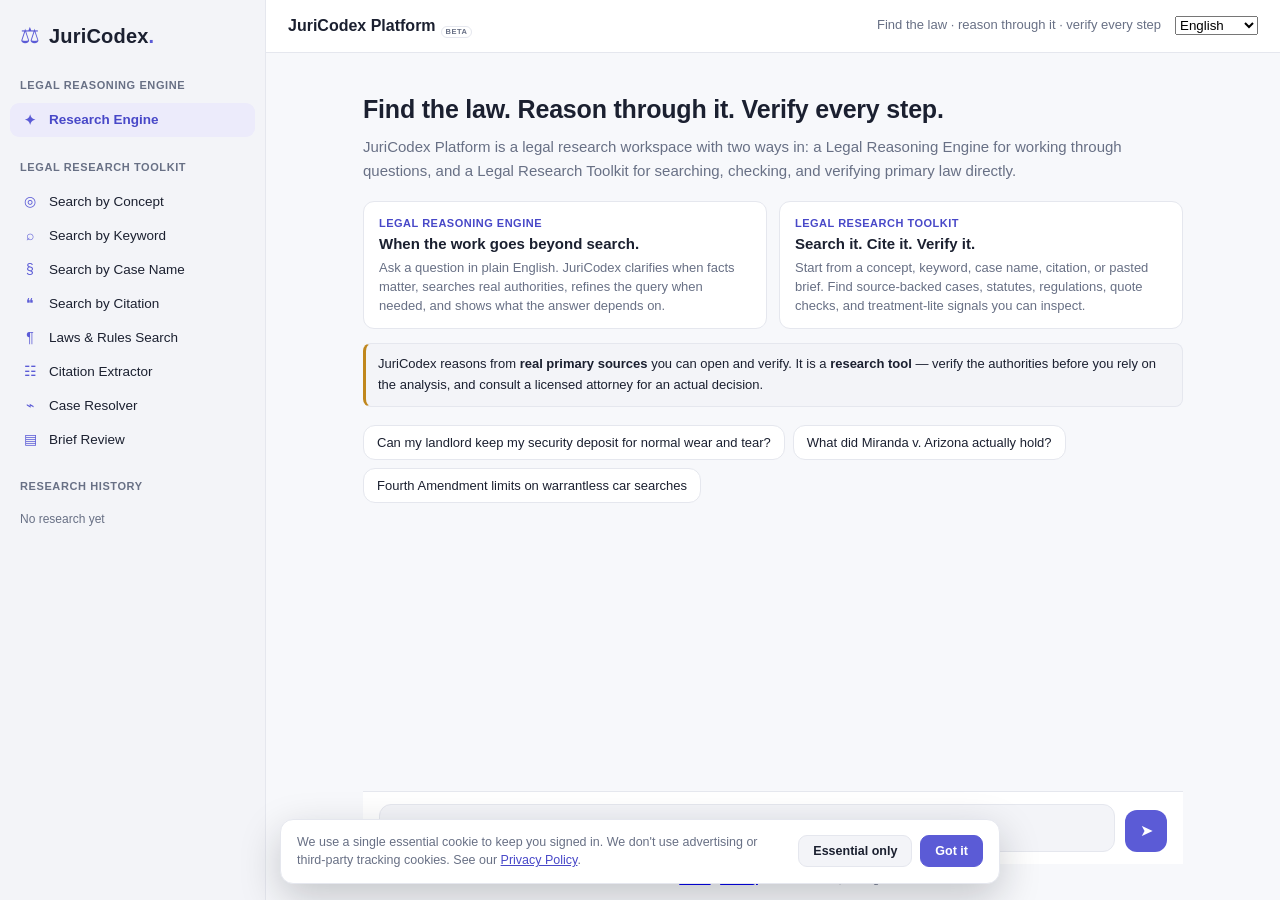
==== commit 9c0bf712: "fix: avoid Freemius abandoned checkout emails" ====
--- a/web/index.html
+++ b/web/index.html
@@ -9,7 +9,7 @@
        serves this frontend and the /api/* routes from the same host, so all
        requests, cookies and the OAuth callback stay first-party. -->
   <meta name="leagle-api-base" content="" />
-  <link rel="stylesheet" href="style.css?v=20260611k" />
+  <link rel="stylesheet" href="style.css?v=20260611m" />
 </head>
 <body>
   <div class="app">
@@ -21,26 +21,26 @@
 
       <nav class="side-nav">
         <div class="nav-group">
-          <div class="nav-group-title">Legal Reasoning Engine</div>
+          <div class="nav-group-title" data-i18n="nav.engineGroup">Legal Reasoning Engine</div>
           <button class="nav-item active" data-action="new">
-            <span class="nav-ico">✦</span><span>Research Engine</span>
+            <span class="nav-ico">✦</span><span data-i18n="nav.researchEngine">Research Engine</span>
           </button>
         </div>
 
         <div class="nav-group">
-          <div class="nav-group-title">Legal Research Toolkit</div>
-          <button class="nav-item" data-tool="concept"><span class="nav-ico">◎</span><span>Search by Concept</span></button>
-          <button class="nav-item" data-tool="keyword"><span class="nav-ico">⌕</span><span>Search by Keyword</span></button>
-          <button class="nav-item" data-tool="case"><span class="nav-ico">§</span><span>Search by Case Name</span></button>
-          <button class="nav-item" data-tool="citation"><span class="nav-ico">❝</span><span>Search by Citation</span></button>
-          <button class="nav-item" data-tool="laws"><span class="nav-ico">¶</span><span>Laws &amp; Rules Search</span></button>
-          <button class="nav-item" data-tool="extractor"><span class="nav-ico">☷</span><span>Citation Extractor</span></button>
-          <button class="nav-item" data-tool="resolver"><span class="nav-ico">⌁</span><span>Case Resolver</span></button>
-          <button class="nav-item" data-tool="brief"><span class="nav-ico">▤</span><span>Brief Review</span></button>
+          <div class="nav-group-title" data-i18n="nav.toolkitGroup">Legal Research Toolkit</div>
+          <button class="nav-item" data-tool="concept"><span class="nav-ico">◎</span><span data-i18n="nav.concept">Search by Concept</span></button>
+          <button class="nav-item" data-tool="keyword"><span class="nav-ico">⌕</span><span data-i18n="nav.keyword">Search by Keyword</span></button>
+          <button class="nav-item" data-tool="case"><span class="nav-ico">§</span><span data-i18n="nav.case">Search by Case Name</span></button>
+          <button class="nav-item" data-tool="citation"><span class="nav-ico">❝</span><span data-i18n="nav.citation">Search by Citation</span></button>
+          <button class="nav-item" data-tool="laws"><span class="nav-ico">¶</span><span data-i18n="nav.laws">Laws &amp; Rules Search</span></button>
+          <button class="nav-item" data-tool="extractor"><span class="nav-ico">☷</span><span data-i18n="nav.extractor">Citation Extractor</span></button>
+          <button class="nav-item" data-tool="resolver"><span class="nav-ico">⌁</span><span data-i18n="nav.resolver">Case Resolver</span></button>
+          <button class="nav-item" data-tool="brief"><span class="nav-ico">▤</span><span data-i18n="nav.brief">Brief Review</span></button>
         </div>
 
         <div class="nav-group history-group">
-          <div class="nav-group-title">Research History</div>
+          <div class="nav-group-title" data-i18n="nav.history">Research History</div>
           <div class="history" id="history"></div>
         </div>
       </nav>
@@ -54,34 +54,45 @@
       <header class="topbar">
         <button class="hamburger" id="hamburger" aria-label="Menu">☰</button>
         <div class="topbar-title">JuriCodex Platform<span class="beta-badge">Beta</span></div>
-        <div class="topbar-tag">Find the law · reason through it · verify every step</div>
+        <div class="topbar-tag" data-i18n="topbar.tag">Find the law · reason through it · verify every step</div>
+        <select id="langSelect" class="lang-select" aria-label="Language">
+          <option value="en">English</option>
+          <option value="es">Español</option>
+          <option value="zh">中文</option>
+          <option value="zh-TW">繁體中文</option>
+          <option value="fr">Français</option>
+          <option value="pt">Português</option>
+          <option value="ko">한국어</option>
+          <option value="ja">日本語</option>
+          <option value="vi">Tiếng Việt</option>
+        </select>
       </header>
 
       <main id="chat" class="chat">
         <div class="intro">
-          <h1>Find the law. Reason through it. Verify every step.</h1>
-          <p>
+          <h1 data-i18n="intro.h1">Find the law. Reason through it. Verify every step.</h1>
+          <p data-i18n="intro.lead">
             JuriCodex Platform is a legal research workspace with two ways in:
             a Legal Reasoning Engine for working through questions, and a Legal Research
             Toolkit for searching, checking, and verifying primary law directly.
           </p>
           <div class="platform-split">
             <div class="platform-card">
-              <div class="platform-kicker">Legal Reasoning Engine</div>
-              <h2>When the work goes beyond search.</h2>
-              <p>Ask a question in plain English. JuriCodex clarifies when facts matter,
+              <div class="platform-kicker" data-i18n="intro.engineKicker">Legal Reasoning Engine</div>
+              <h2 data-i18n="intro.engineTitle">When the work goes beyond search.</h2>
+              <p data-i18n="intro.engineBody">Ask a question in plain English. JuriCodex clarifies when facts matter,
                 searches real authorities, refines the query when needed, and shows what
                 the answer depends on.</p>
             </div>
             <div class="platform-card">
-              <div class="platform-kicker">Legal Research Toolkit</div>
-              <h2>Search it. Cite it. Verify it.</h2>
-              <p>Start from a concept, keyword, case name, citation, or pasted brief.
+              <div class="platform-kicker" data-i18n="intro.toolkitKicker">Legal Research Toolkit</div>
+              <h2 data-i18n="intro.toolkitTitle">Search it. Cite it. Verify it.</h2>
+              <p data-i18n="intro.toolkitBody">Start from a concept, keyword, case name, citation, or pasted brief.
                 Find source-backed cases, statutes, regulations, quote checks, and
                 treatment-lite signals you can inspect.</p>
             </div>
           </div>
-          <p class="disclaimer">
+          <p class="disclaimer" data-i18n-html="intro.disclaimer">
             JuriCodex reasons from <strong>real primary sources</strong> you can open and
             verify. It is a <strong>research tool</strong> — verify the authorities before
             you rely on the analysis, and consult a licensed attorney for an actual decision.
@@ -107,10 +118,10 @@
     <div class="login-card" role="dialog" aria-modal="true" aria-label="Sign in to ask">
       <button class="login-close" id="loginClose" aria-label="Close">✕</button>
       <div class="login-logo">⚖</div>
-      <h2 class="login-title">Sign in to ask</h2>
-      <p class="login-sub">JuriCodex grounds every answer in real court opinions. Sign in to research and keep your work across devices.</p>
+      <h2 class="login-title" data-i18n="login.title">Sign in to ask</h2>
+      <p class="login-sub" data-i18n="login.sub">JuriCodex grounds every answer in real court opinions. Sign in to research and keep your work across devices.</p>
       <div class="login-body"><!-- provider buttons injected by app.js --></div>
-      <p class="login-fine">Free to use · We never post on your behalf.</p>
+      <p class="login-fine" data-i18n="login.fine">Free to use · We never post on your behalf.</p>
     </div>
   </div>
 
@@ -118,8 +129,8 @@
   <div class="login-overlay" id="upgradeModal" aria-hidden="true">
     <div class="login-card up-card" role="dialog" aria-modal="true" aria-label="Upgrade JuriCodex">
       <button class="login-close" id="upgradeClose" aria-label="Close">✕</button>
-      <h2 class="login-title">Choose a Platform workspace plan</h2>
-      <p class="login-sub">Source-backed research, verification, history, and export.</p>
+      <h2 class="login-title" data-i18n="upgrade.title">Choose a Platform workspace plan</h2>
+      <p class="login-sub" data-i18n="upgrade.sub">Source-backed research, verification, history, and export.</p>
       <div class="up-body"><!-- plan cards injected by app.js --></div>
     </div>
   </div>
@@ -137,6 +148,6 @@
     </div>
   </div>
 
-  <script src="app.js?v=20260611k"></script>
+  <script src="app.js?v=20260611r"></script>
 </body>
 </html>
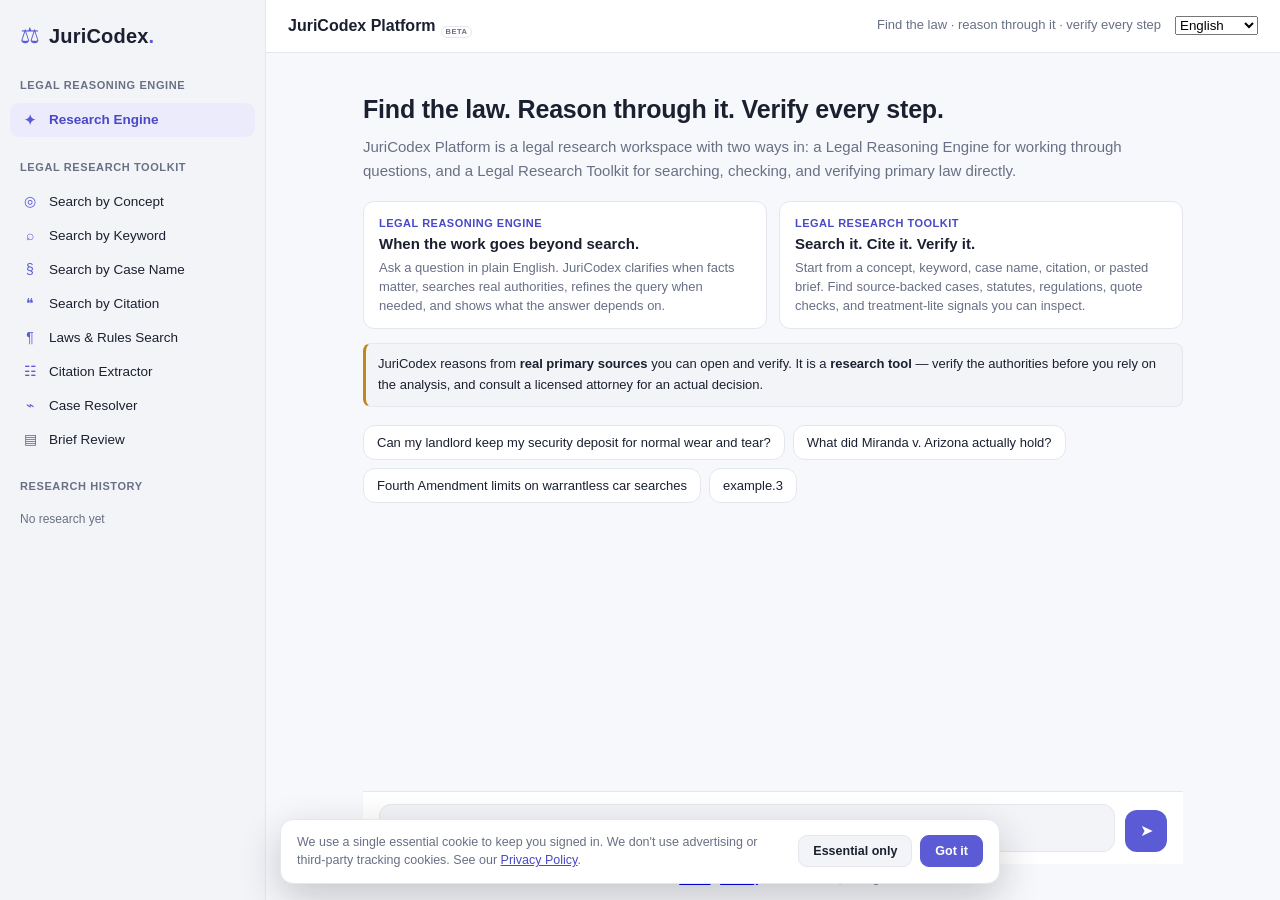
==== commit ab3de2c3: "seo: add robots sitemap llms and social metadata" ====
--- a/web/index.html
+++ b/web/index.html
@@ -3,13 +3,22 @@
 <head>
   <meta charset="UTF-8" />
   <meta name="viewport" content="width=device-width, initial-scale=1.0" />
-  <title>JuriCodex — find the law, reason through it, verify every step</title>
-  <meta name="description" content="Ask a legal question in plain English. JuriCodex reasons through it grounded in real US court opinions — with the authorities, citations, and links you can verify yourself." />
+  <title>JuriCodex — legal research grounded in sources you can verify</title>
+  <meta name="description" content="JuriCodex is a legal research workspace for U.S. law. Ask in plain English, search real cases, statutes, and regulations, and review citations you can open and verify." />
+  <link rel="canonical" href="https://juricodex.online/" />
+  <meta property="og:type" content="website" />
+  <meta property="og:site_name" content="JuriCodex" />
+  <meta property="og:title" content="JuriCodex — source-grounded legal research" />
+  <meta property="og:description" content="Find U.S. legal authorities, inspect citations, and verify sources you can open." />
+  <meta property="og:url" content="https://juricodex.online/" />
+  <meta name="twitter:card" content="summary" />
+  <meta name="twitter:title" content="JuriCodex — source-grounded legal research" />
+  <meta name="twitter:description" content="Find U.S. legal authorities, inspect citations, and verify sources you can open." />
   <!-- Backend API base. Empty = same-origin: the backend (juricodex.online)
        serves this frontend and the /api/* routes from the same host, so all
        requests, cookies and the OAuth callback stay first-party. -->
   <meta name="leagle-api-base" content="" />
-  <link rel="stylesheet" href="style.css?v=20260611m" />
+  <link rel="stylesheet" href="style.css?v=20260612b" />
 </head>
 <body>
   <div class="app">
@@ -54,7 +63,7 @@
       <header class="topbar">
         <button class="hamburger" id="hamburger" aria-label="Menu">☰</button>
         <div class="topbar-title">JuriCodex Platform<span class="beta-badge">Beta</span></div>
-        <div class="topbar-tag" data-i18n="topbar.tag">Find the law · reason through it · verify every step</div>
+        <div class="topbar-tag" data-i18n="topbar.tag">Find the law · verify the source · understand what it says</div>
         <select id="langSelect" class="lang-select" aria-label="Language">
           <option value="en">English</option>
           <option value="es">Español</option>
@@ -70,37 +79,39 @@
 
       <main id="chat" class="chat">
         <div class="intro">
-          <h1 data-i18n="intro.h1">Find the law. Reason through it. Verify every step.</h1>
+          <h1 data-i18n="intro.h1">Find the law. Verify the source. Understand what it says.</h1>
           <p data-i18n="intro.lead">
-            JuriCodex Platform is a legal research workspace with two ways in:
-            a Legal Reasoning Engine for working through questions, and a Legal Research
-            Toolkit for searching, checking, and verifying primary law directly.
+            JuriCodex is a legal research workspace for U.S. law. Ask in plain English,
+            search real cases, statutes, and regulations, and review citations you can
+            open and verify.
           </p>
           <div class="platform-split">
             <div class="platform-card">
               <div class="platform-kicker" data-i18n="intro.engineKicker">Legal Reasoning Engine</div>
-              <h2 data-i18n="intro.engineTitle">When the work goes beyond search.</h2>
-              <p data-i18n="intro.engineBody">Ask a question in plain English. JuriCodex clarifies when facts matter,
-                searches real authorities, refines the query when needed, and shows what
-                the answer depends on.</p>
+              <h2 data-i18n="intro.engineTitle">Start with a question, stay grounded in sources.</h2>
+              <p data-i18n="intro.engineBody">Ask in plain English. JuriCodex searches real legal authorities, organizes
+                what it finds, and shows where the answer depends on facts or unresolved
+                law.</p>
             </div>
             <div class="platform-card">
               <div class="platform-kicker" data-i18n="intro.toolkitKicker">Legal Research Toolkit</div>
-              <h2 data-i18n="intro.toolkitTitle">Search it. Cite it. Verify it.</h2>
-              <p data-i18n="intro.toolkitBody">Start from a concept, keyword, case name, citation, or pasted brief.
-                Find source-backed cases, statutes, regulations, quote checks, and
-                treatment-lite signals you can inspect.</p>
+              <h2 data-i18n="intro.toolkitTitle">Search it. Cite it. Check it.</h2>
+              <p data-i18n="intro.toolkitBody">Start from a concept, keyword, case name, citation, statute, regulation,
+                or pasted brief. Open the source, inspect the citation, and verify quoted
+                language before relying on it.</p>
             </div>
           </div>
           <p class="disclaimer" data-i18n-html="intro.disclaimer">
-            JuriCodex reasons from <strong>real primary sources</strong> you can open and
-            verify. It is a <strong>research tool</strong> — verify the authorities before
-            you rely on the analysis, and consult a licensed attorney for an actual decision.
+            JuriCodex helps you find and understand <strong>real legal authorities</strong>
+            you can open and verify. It is a <strong>research tool</strong>, not legal
+            advice; verify the sources before relying on them and consult a licensed
+            attorney for decisions.
           </p>
           <div class="examples">
-            <button class="ex">Can my landlord keep my security deposit for normal wear and tear?</button>
-            <button class="ex">What did Miranda v. Arizona actually hold?</button>
-            <button class="ex">Fourth Amendment limits on warrantless car searches</button>
+            <button class="ex" data-label="Housing" data-question="Can my landlord keep my security deposit for normal wear and tear?"><span>Housing</span><strong>Can my landlord keep my security deposit for normal wear and tear?</strong></button>
+            <button class="ex" data-label="Employment" data-question="Can I be fired after reporting workplace safety violations?"><span>Employment</span><strong>Can I be fired after reporting workplace safety violations?</strong></button>
+            <button class="ex" data-label="Criminal procedure" data-question="What did Miranda v. Arizona actually hold?"><span>Criminal procedure</span><strong>What did Miranda v. Arizona actually hold?</strong></button>
+            <button class="ex" data-label="Constitutional rights" data-question="Fourth Amendment limits on warrantless car searches"><span>Constitutional rights</span><strong>Fourth Amendment limits on warrantless car searches</strong></button>
           </div>
         </div>
       </main>
@@ -135,6 +146,15 @@
     </div>
   </div>
 
+  <!-- Account settings dialog: opened from the gear in the sidebar account block. -->
+  <div class="login-overlay" id="settingsModal" aria-hidden="true">
+    <div class="login-card settings-card" role="dialog" aria-modal="true" aria-label="Settings">
+      <button class="login-close" id="settingsClose" aria-label="Close">✕</button>
+      <h2 class="login-title" data-i18n="settings.title">Settings</h2>
+      <div class="settings-body"><!-- rendered by app.js --></div>
+    </div>
+  </div>
+
   <!-- Cookie consent: shown until the visitor accepts or declines. -->
   <div class="cookie-banner" id="cookieBanner" role="dialog" aria-live="polite" aria-label="Cookie notice">
     <div class="cookie-text">
@@ -148,6 +168,6 @@
     </div>
   </div>
 
-  <script src="app.js?v=20260611r"></script>
+  <script src="app.js?v=20260612b"></script>
 </body>
 </html>
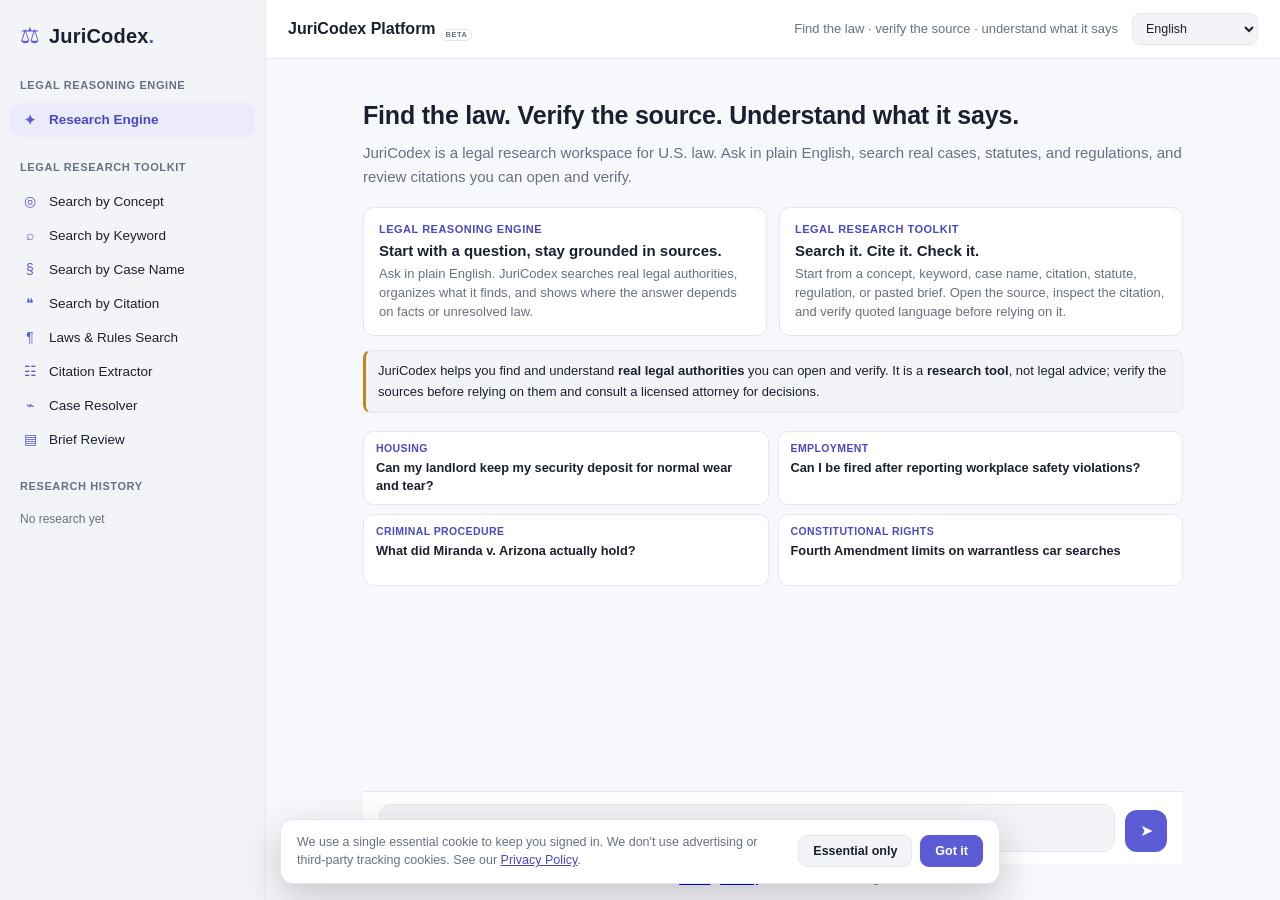
==== commit 4cd042dd: "chore: bump app bundle for session snapshot restore" ====
--- a/web/index.html
+++ b/web/index.html
@@ -168,6 +168,6 @@
     </div>
   </div>
 
-  <script src="app.js?v=20260612b"></script>
+  <script src="app.js?v=20260613a"></script>
 </body>
 </html>
--- a/web/style.css
+++ b/web/style.css
@@ -81,7 +81,7 @@
 }
 .hist-item:hover { background: #fff; }
 .hist-item .ht-type { display: block; font-size: 10.5px; color: var(--muted); text-transform: uppercase; letter-spacing: .4px; }
-.history:empty::after { content: "No research yet"; color: var(--muted); font-size: 12px; padding: 6px 10px; display: block; }
+.history:empty::after { content: attr(data-empty); color: var(--muted); font-size: 12px; padding: 6px 10px; display: block; }
 
 /* ── Main column ──────────────────────────────────────────────── */
 .main { flex: 1; min-width: 0; display: flex; flex-direction: column; }
@@ -96,6 +96,20 @@
 .hamburger { display: none; background: none; border: none; font-size: 20px; cursor: pointer; color: var(--ink); }
 .topbar-title { display: inline-flex; align-items: baseline; font-weight: 700; font-size: 16px; }
 .topbar-tag { color: var(--muted); font-size: 13px; margin-left: auto; }
+.lang-select {
+  flex: 0 0 auto;
+  min-width: 126px;
+  height: 32px;
+  border: 1px solid var(--line);
+  border-radius: 8px;
+  background: var(--panel-2);
+  color: var(--ink);
+  padding: 0 9px;
+  font: inherit;
+  font-size: 12.5px;
+  cursor: pointer;
+}
+.lang-select:focus { outline: none; border-color: var(--accent); background: #fff; }
 
 .chat { flex: 1; overflow-y: auto; padding: 26px 18px 8px; }
 .chat > * { max-width: var(--maxw); margin-left: auto; margin-right: auto; }
@@ -120,11 +134,14 @@
   border-left: 3px solid var(--warn);
   padding: 10px 12px; border-radius: 8px; margin-top: 14px;
 }
-.examples { display: flex; flex-wrap: wrap; gap: 8px; margin-top: 18px; }
+.examples { display: grid; grid-template-columns: repeat(2, minmax(0, 1fr)); gap: 9px; margin-top: 18px; }
 .ex {
   background: var(--panel); border: 1px solid var(--line); color: var(--ink);
-  padding: 9px 13px; border-radius: 12px; font-size: 13px; cursor: pointer; text-align: left;
-}
+  padding: 10px 12px; border-radius: 10px; font-size: 13px; cursor: pointer; text-align: left;
+  min-height: 72px; display: flex; flex-direction: column; gap: 5px;
+}
+.ex span { color: var(--accent-2); font-size: 10.5px; font-weight: 800; text-transform: uppercase; letter-spacing: .4px; }
+.ex strong { font-size: 12.8px; line-height: 1.35; font-weight: 650; }
 .ex:hover { border-color: var(--accent); background: var(--accent-soft); }
 
 /* ── A research turn ──────────────────────────────────────────── */
@@ -221,14 +238,21 @@
 }
 .avail.yes { color: var(--good); background: var(--good-soft); border-color: #bce4cf; }
 .avail.no, .avail.warn { color: var(--warn); background: #fff6e6; border-color: #f1d5a4; }
-.focused-passages, .citing-cases { margin-top: 9px; }
+.focused-passages, .citing-cases, .case-analysis { margin-top: 9px; }
+.case-analysis p { margin: 5px 0; line-height: 1.45; }
+.case-analysis ul { margin: 6px 0 0; padding-left: 18px; }
+.case-analysis li { margin: 3px 0; }
+.analysis-limits { margin-top: 6px; color: var(--muted); }
 .focused-passages blockquote {
   margin: 6px 0 0; padding: 7px 9px; border-left: 3px solid var(--accent);
   background: var(--panel); border-radius: 7px; color: var(--ink); line-height: 1.45;
 }
-.citing-cases ul { margin: 5px 0 0; padding-left: 18px; }
+.citing-group { margin-top: 6px; }
+.citing-group > span { color: var(--muted); font-size: 11px; font-weight: 800; text-transform: uppercase; letter-spacing: .4px; }
+.citing-cases ul { margin: 4px 0 0; padding-left: 18px; }
 .citing-cases li { margin: 3px 0; }
 .citing-cases span { color: var(--muted); }
+.citing-cases em { color: var(--good); font-style: normal; font-family: ui-monospace, monospace; }
 .citing-cases a { color: var(--accent-2); text-decoration: none; font-weight: 600; }
 .copy-cite {
   margin-left: 7px; border: 1px solid var(--line); border-radius: 7px; background: var(--panel);
@@ -249,6 +273,13 @@
 }
 .answer .cite-ref { color: var(--accent-2); font-weight: 600; cursor: pointer; }
 .answer.clarify { border-left: 3px solid var(--accent); background: var(--accent-soft); }
+.retry-note { display: flex; align-items: center; justify-content: space-between; gap: 12px; }
+.retry-btn {
+  flex: 0 0 auto; border: 1px solid var(--accent); background: var(--accent);
+  color: #fff; border-radius: 8px; padding: 6px 12px; font-size: 12.5px;
+  font-weight: 700; cursor: pointer;
+}
+.retry-btn:hover { background: var(--accent-2); border-color: var(--accent-2); }
 .answer.note { color: var(--muted); font-size: 13px; }
 
 /* Final answer rendered from Markdown (streaming uses plain pre-wrap above). */
@@ -463,6 +494,12 @@
   padding: 8px 11px; border-radius: 9px; font-size: 12.5px; font-weight: 700; cursor: pointer;
 }
 .acc-manage:hover { border-color: var(--accent); color: var(--accent-2); background: var(--accent-soft); }
+.acc-delete {
+  margin-top: 8px; width: 100%;
+  background: transparent; border: 1px solid var(--line); color: var(--muted);
+  padding: 7px 10px; border-radius: 9px; font-size: 11.5px; font-weight: 700; cursor: pointer;
+}
+.acc-delete:hover { border-color: var(--warn); color: var(--warn); background: var(--warn-soft, #fff6e6); }
 .acc-email-warn {
   margin-top: 8px; padding: 7px 9px; border: 1px solid var(--warn); border-radius: 9px;
   color: var(--warn); background: var(--warn-soft, #fff6e6); font-size: 11.5px; line-height: 1.35;
@@ -492,6 +529,7 @@
   padding: 13px 14px; cursor: pointer; text-align: left;
 }
 .up-plan:hover { border-color: var(--accent); background: var(--accent-soft); }
+.up-plan.loading { opacity: .72; cursor: wait; }
 .up-featured { border-color: rgba(91,91,214,.35); box-shadow: inset 3px 0 0 var(--accent); }
 .up-plan-name { font-size: 14px; font-weight: 700; color: var(--ink); }
 .up-plan-price { font-size: 14px; font-weight: 700; color: var(--accent-2); text-align: right; }
@@ -515,12 +553,59 @@
 .acc-meta { flex: 1; min-width: 0; }
 .acc-name { font-size: 13px; font-weight: 600; white-space: nowrap; overflow: hidden; text-overflow: ellipsis; }
 .acc-plan { font-size: 11px; color: var(--muted); text-transform: capitalize; }
+.acc-actions { display: grid; grid-template-columns: 1fr 1fr; gap: 7px; margin-top: 8px; }
 .acc-logout {
-  flex: 0 0 auto; background: transparent; border: 1px solid var(--line);
-  color: var(--muted); border-radius: 8px; padding: 5px 8px;
-  font-size: 11.5px; font-weight: 700; cursor: pointer;
+  width: 100%; background: transparent; border: 1px solid var(--line);
+  color: var(--muted); border-radius: 9px; padding: 7px 10px;
+  font-size: 12px; font-weight: 700; cursor: pointer;
 }
 .acc-logout:hover { border-color: var(--warn); color: var(--warn); }
+
+/* Settings gear (account row) + signed-out settings link */
+.acc-settings {
+  width: 100%; background: transparent; border: 1px solid var(--line);
+  color: var(--muted); border-radius: 9px; padding: 7px 10px;
+  font-size: 12px; font-weight: 700; line-height: 1.2; cursor: pointer;
+  display: flex; align-items: center; justify-content: center;
+}
+.acc-settings:hover { border-color: var(--accent); color: var(--accent-2); background: var(--accent-soft); }
+.acc-settings-link {
+  margin-top: 2px; width: 100%; background: transparent; border: 1px solid var(--line);
+  color: var(--muted); border-radius: 9px; padding: 7px 10px;
+  font-size: 12px; font-weight: 700; cursor: pointer;
+}
+.acc-settings-link:hover { border-color: var(--accent); color: var(--accent-2); background: var(--accent-soft); }
+
+/* ── Settings modal ───────────────────────────────────────────── */
+.settings-card { max-width: 440px; padding: 28px 26px 22px; text-align: left; }
+.settings-body { display: flex; flex-direction: column; gap: 18px; margin-top: 8px; }
+.set-section { display: flex; flex-direction: column; gap: 8px; }
+.set-section + .set-section { border-top: 1px solid var(--line); padding-top: 16px; }
+.set-label { font-size: 11px; font-weight: 800; letter-spacing: .5px; text-transform: uppercase; color: var(--muted); }
+.set-row { display: flex; gap: 8px; align-items: center; flex-wrap: wrap; }
+.set-input {
+  flex: 1 1 160px; min-width: 0; padding: 9px 11px; font: inherit; font-size: 13px;
+  border: 1px solid var(--line); border-radius: 9px; background: var(--panel-2); color: var(--ink);
+}
+.set-input:focus { outline: none; border-color: var(--accent); background: #fff; }
+select.set-input { width: 100%; flex-basis: 100%; cursor: pointer; }
+.set-btn {
+  flex: 0 0 auto; padding: 9px 14px; border-radius: 9px; font-size: 12.5px; font-weight: 700;
+  cursor: pointer; border: 1px solid var(--line); background: var(--panel); color: var(--ink);
+}
+.set-btn:hover { border-color: var(--accent); color: var(--accent-2); background: var(--accent-soft); }
+.set-btn.primary { background: var(--accent); border-color: var(--accent); color: #fff; }
+.set-btn.primary:hover { background: var(--accent-2); border-color: var(--accent-2); color: #fff; }
+.set-btn.danger { color: var(--warn); }
+.set-btn.danger:hover { border-color: var(--warn); color: var(--warn); background: var(--warn-soft, #fff6e6); }
+.set-email-row { display: flex; align-items: center; gap: 8px; flex-wrap: wrap; }
+.set-email { font-size: 13.5px; font-weight: 600; color: var(--ink); word-break: break-all; }
+.set-email.muted { color: var(--muted); font-weight: 500; }
+.set-badge { font-size: 10.5px; font-weight: 800; padding: 2px 8px; border-radius: 999px; }
+.set-badge.ok { color: #1f7a4d; background: #e7f6ee; border: 1px solid #bfe6d0; }
+.set-help { margin: 0; font-size: 12px; line-height: 1.45; color: var(--muted); }
+.set-note { margin: 0; font-size: 13px; line-height: 1.5; color: var(--muted); }
+.set-actions { display: flex; gap: 8px; flex-wrap: wrap; }
 
 /* ── Responsive: off-canvas sidebar ───────────────────────────── */
 @media (max-width: 860px) {
@@ -531,6 +616,8 @@
   }
   .app.nav-open .sidebar { transform: translateX(0); }
   .hamburger { display: block; }
+  .topbar { gap: 10px; }
+  .topbar-tag { display: none; }
   .app.nav-open::after {
     content: ""; position: fixed; inset: 0; background: rgba(0,0,0,.35); z-index: 20;
   }
@@ -540,6 +627,7 @@
    composer and the legal pages don't crowd the edges or overflow. */
 @media (max-width: 600px) {
   .chat, .composer-wrap, .intro { padding-left: 12px; padding-right: 12px; }
+  .examples { grid-template-columns: 1fr; }
   .platform-split { grid-template-columns: 1fr; }
   .case, .statute { padding: 11px 12px; }
   .detail-grid { grid-template-columns: 1fr; }
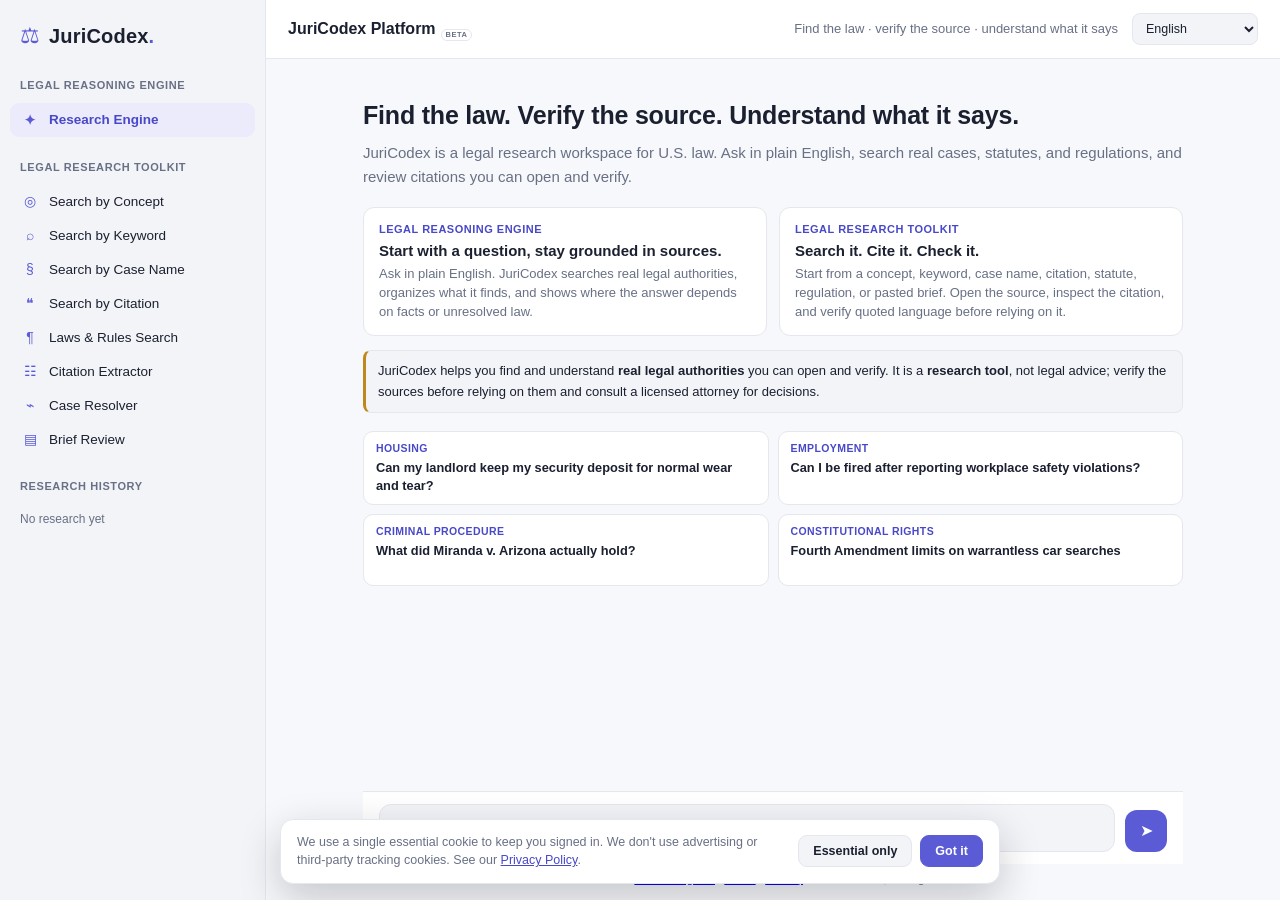
==== commit 1888eb3e: "content: refine JuriCodex resource guide" ====
--- a/web/index.html
+++ b/web/index.html
@@ -18,7 +18,7 @@
        serves this frontend and the /api/* routes from the same host, so all
        requests, cookies and the OAuth callback stay first-party. -->
   <meta name="leagle-api-base" content="" />
-  <link rel="stylesheet" href="style.css?v=20260612b" />
+  <link rel="stylesheet" href="style.css?v=20260613d" />
 </head>
 <body>
   <div class="app">
@@ -168,6 +168,6 @@
     </div>
   </div>
 
-  <script src="app.js?v=20260613a"></script>
+  <script src="app.js?v=20260613d"></script>
 </body>
 </html>
